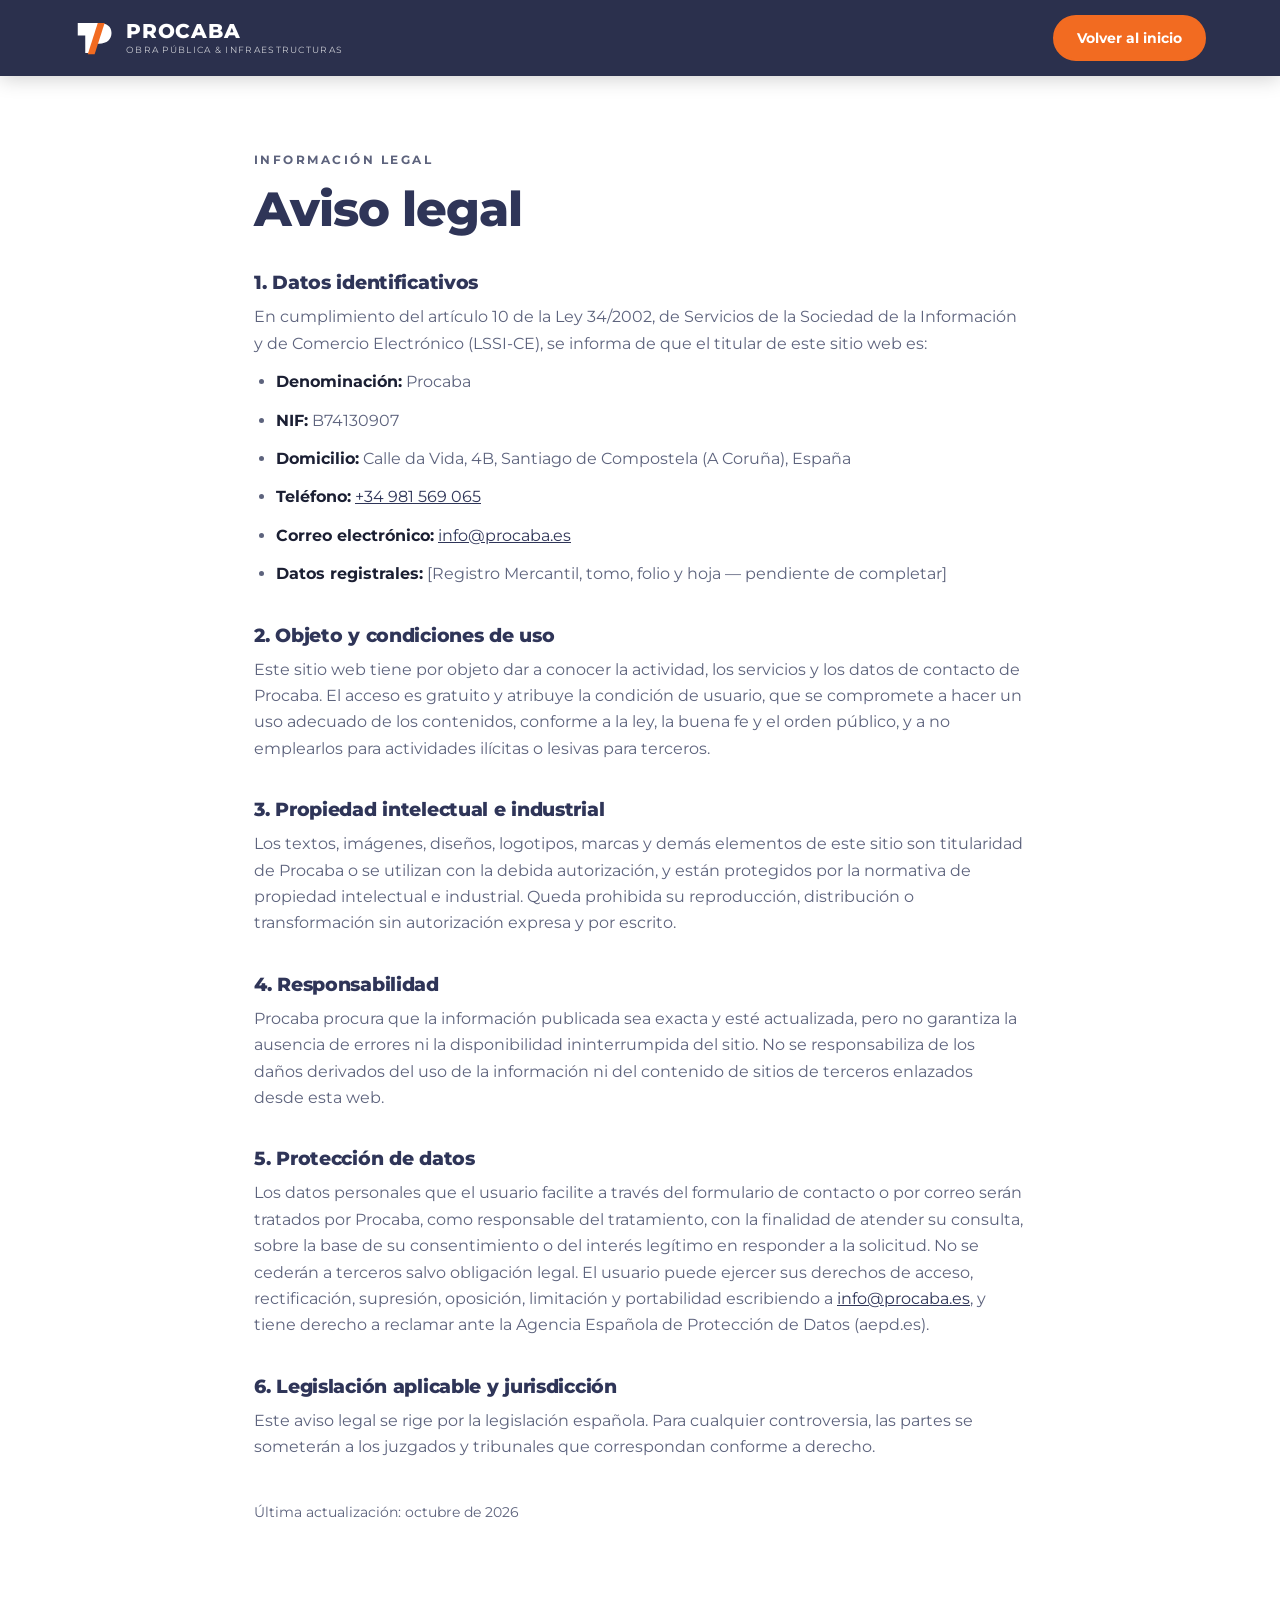
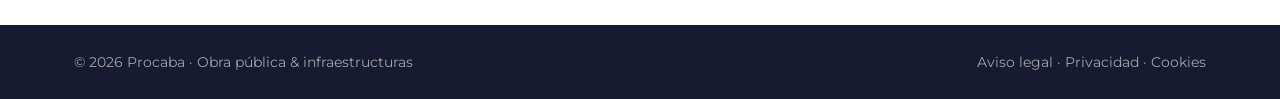
==== aviso-legal.html @ cdf570db "Add aviso legal page and company contact details Co-Authored-By: Claude Sonnet 5.5 <noreply@anthropi" ====
<!doctype html>
<html lang="es">
<head>
<meta charset="utf-8">
<meta name="viewport" content="width=device-width, initial-scale=1">
<title>Aviso legal · Procaba</title>
<meta name="robots" content="noindex">
<link rel="icon" href="assets/favicon.svg" type="image/svg+xml">
<link rel="preconnect" href="https://fonts.googleapis.com">
<link rel="preconnect" href="https://fonts.gstatic.com" crossorigin>
<link href="https://fonts.googleapis.com/css2?family=Montserrat:wght@400;500;600;700;800&display=swap" rel="stylesheet">
<link rel="stylesheet" href="styles.css">
</head>
<body class="legal-page">
<header class="nav solid">
  <div class="wrap nav-in">
    <a href="index.html" class="brand" aria-label="Procaba, inicio">
      <svg class="mark" viewBox="0 0 64 64" aria-hidden="true"><path fill="currentColor" d="M6 8h34c13 0 20 6 20 16s-7 17-20 17H30v15H18V28H6z"/><path fill="#F26B21" d="M38 8h11L33 58H22z"/></svg>
      <span class="brand-t"><b>PROCABA</b><small>Obra pública &amp; infraestructuras</small></span>
    </a>
    <a href="index.html" class="btn btn-sm">Volver al inicio</a>
  </div>
</header>

<main class="legal">
  <div class="wrap">
    <p class="eyebrow">Información legal</p>
    <h1>Aviso legal</h1>

    <h2>1. Datos identificativos</h2>
    <p>En cumplimiento del artículo 10 de la Ley 34/2002, de Servicios de la Sociedad de la Información y de Comercio Electrónico (LSSI-CE), se informa de que el titular de este sitio web es:</p>
    <ul>
      <li><strong>Denominación:</strong> Procaba</li>
      <li><strong>NIF:</strong> B74130907</li>
      <li><strong>Domicilio:</strong> Calle da Vida, 4B, Santiago de Compostela (A Coruña), España</li>
      <li><strong>Teléfono:</strong> <a href="tel:+34981569065">+34 981 569 065</a></li>
      <li><strong>Correo electrónico:</strong> <a href="mailto:info@procaba.es">info@procaba.es</a></li>
      <li><strong>Datos registrales:</strong> [Registro Mercantil, tomo, folio y hoja — pendiente de completar]</li>
    </ul>

    <h2>2. Objeto y condiciones de uso</h2>
    <p>Este sitio web tiene por objeto dar a conocer la actividad, los servicios y los datos de contacto de Procaba. El acceso es gratuito y atribuye la condición de usuario, que se compromete a hacer un uso adecuado de los contenidos, conforme a la ley, la buena fe y el orden público, y a no emplearlos para actividades ilícitas o lesivas para terceros.</p>

    <h2>3. Propiedad intelectual e industrial</h2>
    <p>Los textos, imágenes, diseños, logotipos, marcas y demás elementos de este sitio son titularidad de Procaba o se utilizan con la debida autorización, y están protegidos por la normativa de propiedad intelectual e industrial. Queda prohibida su reproducción, distribución o transformación sin autorización expresa y por escrito.</p>

    <h2>4. Responsabilidad</h2>
    <p>Procaba procura que la información publicada sea exacta y esté actualizada, pero no garantiza la ausencia de errores ni la disponibilidad ininterrumpida del sitio. No se responsabiliza de los daños derivados del uso de la información ni del contenido de sitios de terceros enlazados desde esta web.</p>

    <h2>5. Protección de datos</h2>
    <p>Los datos personales que el usuario facilite a través del formulario de contacto o por correo serán tratados por Procaba, como responsable del tratamiento, con la finalidad de atender su consulta, sobre la base de su consentimiento o del interés legítimo en responder a la solicitud. No se cederán a terceros salvo obligación legal. El usuario puede ejercer sus derechos de acceso, rectificación, supresión, oposición, limitación y portabilidad escribiendo a <a href="mailto:info@procaba.es">info@procaba.es</a>, y tiene derecho a reclamar ante la Agencia Española de Protección de Datos (aepd.es).</p>

    <h2>6. Legislación aplicable y jurisdicción</h2>
    <p>Este aviso legal se rige por la legislación española. Para cualquier controversia, las partes se someterán a los juzgados y tribunales que correspondan conforme a derecho.</p>

    <p class="legal-date">Última actualización: octubre de 2026</p>
  </div>
</main>

<footer class="foot">
  <div class="wrap foot-in">
    <span>© <span id="y"></span> Procaba · Obra pública &amp; infraestructuras</span>
    <span><a href="aviso-legal.html">Aviso legal</a> · <a href="#">Privacidad</a> · <a href="#">Cookies</a></span>
  </div>
</footer>
<script>document.getElementById('y').textContent=new Date().getFullYear()</script>
</body>
</html>
---- styles.css ----
:root{
  --navy:#2F3558; --navy-d:#232846; --orange:#F26B21; --ink:#1b1f33; --mut:#5d637d;
  --bg:#fff; --alt:#f4f5f9; --line:#e4e6ee; --r:14px; --w:1180px;
}
*{box-sizing:border-box;margin:0;padding:0}
html{scroll-behavior:smooth;scroll-padding-top:76px}
body{font-family:Montserrat,system-ui,sans-serif;color:var(--ink);background:var(--bg);line-height:1.65;-webkit-font-smoothing:antialiased}
a{color:inherit;text-decoration:none}
ul,ol{list-style:none}
.wrap{max-width:var(--w);margin:0 auto;padding:0 24px}

/* nav */
.nav{position:fixed;inset:0 0 auto;z-index:50;transition:background .3s,box-shadow .3s;color:#fff}
.nav.solid{background:rgba(35,40,70,.96);backdrop-filter:blur(8px);box-shadow:0 2px 20px rgba(0,0,0,.2)}
.nav-in{display:flex;align-items:center;justify-content:space-between;height:76px}
.brand{display:flex;align-items:center;gap:12px}
.mark{width:40px;height:40px;color:#fff}
.brand-t{display:flex;flex-direction:column;line-height:1.1}
.brand-t b{font-weight:800;font-size:1.25rem;letter-spacing:.04em}
.brand-t small{font-size:.58rem;letter-spacing:.14em;text-transform:uppercase;opacity:.75;margin-top:3px}
.menu{display:flex;align-items:center;gap:30px;font-size:.88rem;font-weight:600}
.menu a:not(.btn){opacity:.85;transition:opacity .2s}
.menu a:not(.btn):hover{opacity:1}
.burger{display:none;background:none;border:0;width:44px;height:44px;cursor:pointer}
.burger span{display:block;width:24px;height:2px;background:#fff;margin:6px auto}

/* buttons */
.btn{display:inline-block;background:var(--orange);color:#fff;font-weight:700;font-size:.95rem;padding:15px 30px;border-radius:999px;border:2px solid var(--orange);cursor:pointer;font-family:inherit;transition:transform .2s,background .2s,box-shadow .2s}
.btn:hover{transform:translateY(-2px);box-shadow:0 10px 24px rgba(242,107,33,.35);background:#ff7a30}
.btn-sm{padding:10px 22px;font-size:.85rem}
.btn-ghost{background:transparent;border-color:rgba(255,255,255,.5)}
.btn-ghost:hover{background:#fff;color:var(--navy);border-color:#fff;box-shadow:none}

/* hero */
.hero{position:relative;background:linear-gradient(160deg,var(--navy) 0%,var(--navy-d) 100%);color:#fff;padding:170px 0 0;overflow:hidden}
.hero-bg{position:absolute;inset:0;background:linear-gradient(100deg,rgba(35,40,70,.94) 0%,rgba(35,40,70,.78) 45%,rgba(35,40,70,.35) 100%),url(assets/img/hero.jpg) center 35%/cover}
.hero-bg svg{display:none}
.hero-bg svg{width:100%;height:100%}
.hero-in{position:relative;max-width:var(--w)}
.hero-in>*{max-width:720px}
.eyebrow{font-size:.78rem;font-weight:700;letter-spacing:.2em;text-transform:uppercase;color:var(--orange);margin-bottom:18px}
.eyebrow.dark{color:var(--orange)}
h1{font-size:clamp(2.2rem,5.4vw,4rem);line-height:1.1;font-weight:800;letter-spacing:-.02em}
h1 em{font-style:normal;color:var(--orange)}
.lead{font-size:1.15rem;opacity:.85;margin:26px 0 38px;max-width:560px}
.cta{display:flex;gap:14px;flex-wrap:wrap}
.stats{position:relative;display:grid;grid-template-columns:repeat(4,1fr);gap:0;margin-top:90px;background:#fff;color:var(--ink);border-radius:var(--r) var(--r) 0 0;box-shadow:0 -10px 40px rgba(0,0,0,.15)}
.stats li{padding:32px 28px;border-right:1px solid var(--line)}
.stats li:last-child{border:0}
.stats b{display:block;font-size:2.4rem;font-weight:800;color:var(--navy);line-height:1}
.stats span{font-size:.85rem;color:var(--mut);font-weight:500}

/* sections */
.sec{padding:110px 0}
.sec.alt{background:var(--alt)}
h2{font-size:clamp(1.8rem,3.4vw,2.7rem);line-height:1.2;font-weight:800;color:var(--navy);letter-spacing:-.015em}
.head{max-width:680px;margin-bottom:56px}
.split{display:grid;grid-template-columns:1fr 1.2fr;gap:70px;align-items:start}
.split p{color:var(--mut);margin-bottom:18px}
.split strong{color:var(--ink)}
.ticks{margin-top:26px;display:grid;gap:12px}
.ticks li{position:relative;padding-left:32px;font-weight:600}
.ticks li::before{content:"";position:absolute;left:0;top:5px;width:18px;height:18px;border-radius:50%;background:var(--orange) url("data:image/svg+xml,%3Csvg xmlns='http://www.w3.org/2000/svg' viewBox='0 0 24 24' fill='none' stroke='white' stroke-width='3.500'%3E%3Cpath d='M5 12l5 5 9-10'/%3E%3C/svg%3E") center/12px no-repeat}

.cards{display:grid;grid-template-columns:repeat(3,1fr);gap:24px}
.card{background:#fff;padding:36px 32px;border-radius:var(--r);border:1px solid var(--line);transition:transform .3s,box-shadow .3s,border-color .3s}
.card:hover{transform:translateY(-6px);box-shadow:0 22px 50px rgba(47,53,88,.12);border-color:transparent}
.card i{display:grid;place-items:center;width:54px;height:54px;border-radius:12px;background:var(--navy);margin-bottom:22px;transition:background .3s}
.card:hover i{background:var(--orange)}
.card svg{width:26px;height:26px;fill:none;stroke:#fff;stroke-width:1.8;stroke-linecap:round;stroke-linejoin:round}
.card h3{font-size:1.15rem;color:var(--navy);margin-bottom:10px}
.card p{color:var(--mut);font-size:.95rem}

/* works */
.works{display:grid;grid-template-columns:repeat(12,1fr);gap:24px}
.work{position:relative;border-radius:var(--r);overflow:hidden;min-height:440px;color:#fff;background:var(--navy);isolation:isolate}
.w1,.w2{grid-column:span 6}
.work img{position:absolute;inset:0;width:100%;height:100%;object-fit:cover;z-index:-1;transition:transform .6s}
.work:hover img{transform:scale(1.06)}
.work::after{content:"";position:absolute;inset:0;z-index:-1;background:linear-gradient(to top,rgba(20,24,45,.9),rgba(20,24,45,0) 60%)}
.work figcaption{position:absolute;left:0;right:0;bottom:0;padding:28px 30px}
.work span{font-size:.72rem;font-weight:700;letter-spacing:.16em;text-transform:uppercase;color:#ffd0b3}
.work h3{font-size:1.25rem;margin-top:6px;line-height:1.3}

/* dark steps */
.sec.dark{background:var(--navy-d);color:#fff}
.sec.dark h2{color:#fff}
.steps{display:grid;grid-template-columns:repeat(4,1fr);gap:28px;counter-reset:s}
.steps li{border-top:2px solid rgba(255,255,255,.18);padding-top:24px;position:relative}
.steps li::before{content:"";position:absolute;top:-2px;left:0;width:48px;height:2px;background:var(--orange)}
.steps b{font-size:2.6rem;font-weight:800;color:var(--orange);line-height:1}
.steps h3{margin:12px 0 8px;font-size:1.2rem}
.steps p{opacity:.72;font-size:.95rem}

/* offices */
.offices{display:grid;grid-template-columns:repeat(2,1fr);gap:24px}
.office{background:var(--alt);padding:40px;border-radius:var(--r);border-left:5px solid var(--orange);display:flex;flex-direction:column;gap:4px}
.tag{font-size:.72rem;font-weight:700;letter-spacing:.14em;text-transform:uppercase;color:var(--orange)}
.office h3{font-size:1.7rem;color:var(--navy);margin-top:6px}
.office p{color:var(--mut);margin-bottom:10px}
.office a{font-weight:600;color:var(--navy)}
.office a:hover{color:var(--orange)}
.office small{margin-top:12px;color:var(--mut)}

/* contact */
.cta-band{background:linear-gradient(160deg,var(--navy),var(--navy-d));color:#fff}
.cta-band h2{color:#fff;margin-bottom:16px}
.contact{display:grid;grid-template-columns:1fr 1.1fr;gap:70px;align-items:center}
.contact p:not(.eyebrow){opacity:.8}
.form{background:#fff;color:var(--ink);padding:36px;border-radius:var(--r);display:grid;gap:18px;box-shadow:0 30px 70px rgba(0,0,0,.3)}
.form label{display:grid;gap:6px;font-size:.8rem;font-weight:700;color:var(--navy)}
.form input,.form textarea{font:inherit;font-weight:400;padding:13px 15px;border:1.5px solid var(--line);border-radius:10px;background:var(--alt);color:var(--ink);transition:border-color .2s,background .2s}
.form input:focus,.form textarea:focus{outline:0;border-color:var(--orange);background:#fff}
.note{font-size:.85rem;color:var(--mut)!important;min-height:1.2em}

.foot{background:#171a30;color:rgba(255,255,255,.6);font-size:.85rem;padding:26px 0}
.foot-in{display:flex;justify-content:space-between;gap:16px;flex-wrap:wrap}
.foot a:hover{color:var(--orange)}

/* reveal */
.reveal{opacity:0;transform:translateY(24px);transition:opacity .7s,transform .7s}
.reveal.in{opacity:1;transform:none}
@media (prefers-reduced-motion:reduce){.reveal{opacity:1;transform:none;transition:none}html{scroll-behavior:auto}}

/* responsive */
@media (max-width:960px){
  .split,.contact,.offices{grid-template-columns:1fr;gap:36px}
  .cards{grid-template-columns:repeat(2,1fr)}
  .steps{grid-template-columns:repeat(2,1fr)}
  .stats{grid-template-columns:repeat(2,1fr)}
  .stats li:nth-child(2){border-right:0}
  .stats li:nth-child(-n+2){border-bottom:1px solid var(--line)}
  .w1,.w2{grid-column:span 12}
}
@media (max-width:720px){
  .burger{display:block}
  .menu{position:absolute;top:76px;left:0;right:0;background:var(--navy-d);flex-direction:column;align-items:stretch;gap:0;padding:12px 24px 24px;display:none}
  .menu.open{display:flex}
  .menu a{padding:14px 0;border-bottom:1px solid rgba(255,255,255,.1)}
  .menu .btn{margin-top:14px;text-align:center;border-bottom:2px solid var(--orange)}
  .nav{background:var(--navy-d)}
  .hero{padding-top:130px}
  .sec{padding:76px 0}
  .cards,.steps{grid-template-columns:1fr}
  .stats{margin-top:60px}
  .stats li{padding:24px 18px}
  .stats b{font-size:1.9rem}
  .form{padding:24px}
}

/* legal page */
.legal{padding:150px 0 90px}
.legal .wrap{max-width:820px}
.legal h1{font-size:clamp(2rem,4vw,3rem);color:var(--navy);margin-bottom:24px}
.legal h2{font-size:1.2rem;margin:36px 0 10px}
.legal p,.legal li{color:var(--mut);margin-bottom:12px}
.legal ul{list-style:disc;padding-left:22px}
.legal li strong{color:var(--ink)}
.legal a{color:var(--navy);text-decoration:underline}
.legal-date{margin-top:40px;font-size:.85rem}
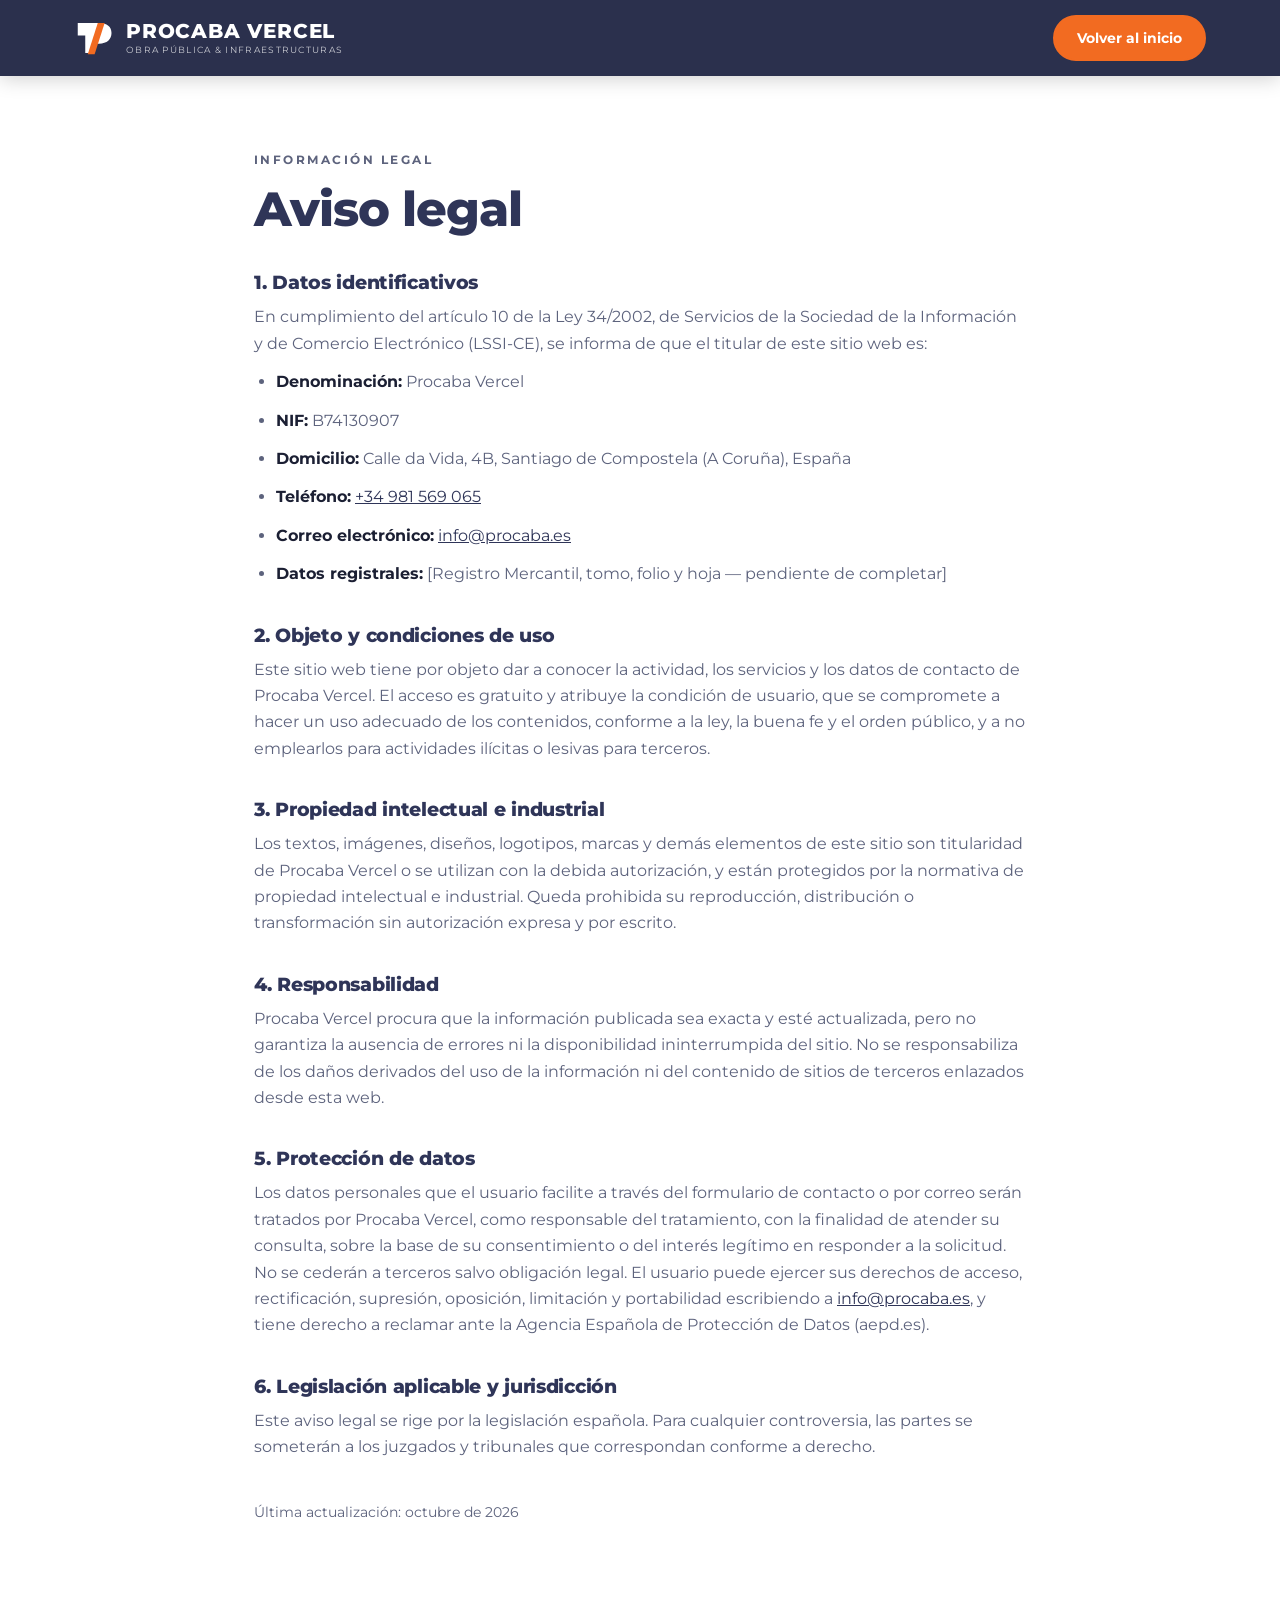
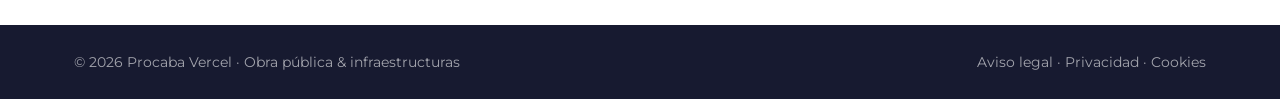
==== commit 3b1e91ea: "Rename company to Procaba Vercel Co-Authored-By: Claude Sonnet 5.5 <noreply@anthropic.com> Claude-Se" ====
--- a/aviso-legal.html
+++ b/aviso-legal.html
@@ -3,7 +3,7 @@
 <head>
 <meta charset="utf-8">
 <meta name="viewport" content="width=device-width, initial-scale=1">
-<title>Aviso legal · Procaba</title>
+<title>Aviso legal · Procaba Vercel</title>
 <meta name="robots" content="noindex">
 <link rel="icon" href="assets/favicon.svg" type="image/svg+xml">
 <link rel="preconnect" href="https://fonts.googleapis.com">
@@ -14,9 +14,9 @@
 <body class="legal-page">
 <header class="nav solid">
   <div class="wrap nav-in">
-    <a href="index.html" class="brand" aria-label="Procaba, inicio">
+    <a href="index.html" class="brand" aria-label="Procaba Vercel, inicio">
       <svg class="mark" viewBox="0 0 64 64" aria-hidden="true"><path fill="currentColor" d="M6 8h34c13 0 20 6 20 16s-7 17-20 17H30v15H18V28H6z"/><path fill="#F26B21" d="M38 8h11L33 58H22z"/></svg>
-      <span class="brand-t"><b>PROCABA</b><small>Obra pública &amp; infraestructuras</small></span>
+      <span class="brand-t"><b>PROCABA VERCEL</b><small>Obra pública &amp; infraestructuras</small></span>
     </a>
     <a href="index.html" class="btn btn-sm">Volver al inicio</a>
   </div>
@@ -30,7 +30,7 @@
     <h2>1. Datos identificativos</h2>
     <p>En cumplimiento del artículo 10 de la Ley 34/2002, de Servicios de la Sociedad de la Información y de Comercio Electrónico (LSSI-CE), se informa de que el titular de este sitio web es:</p>
     <ul>
-      <li><strong>Denominación:</strong> Procaba</li>
+      <li><strong>Denominación:</strong> Procaba Vercel</li>
       <li><strong>NIF:</strong> B74130907</li>
       <li><strong>Domicilio:</strong> Calle da Vida, 4B, Santiago de Compostela (A Coruña), España</li>
       <li><strong>Teléfono:</strong> <a href="tel:+34981569065">+34 981 569 065</a></li>
@@ -39,16 +39,16 @@
     </ul>
 
     <h2>2. Objeto y condiciones de uso</h2>
-    <p>Este sitio web tiene por objeto dar a conocer la actividad, los servicios y los datos de contacto de Procaba. El acceso es gratuito y atribuye la condición de usuario, que se compromete a hacer un uso adecuado de los contenidos, conforme a la ley, la buena fe y el orden público, y a no emplearlos para actividades ilícitas o lesivas para terceros.</p>
+    <p>Este sitio web tiene por objeto dar a conocer la actividad, los servicios y los datos de contacto de Procaba Vercel. El acceso es gratuito y atribuye la condición de usuario, que se compromete a hacer un uso adecuado de los contenidos, conforme a la ley, la buena fe y el orden público, y a no emplearlos para actividades ilícitas o lesivas para terceros.</p>
 
     <h2>3. Propiedad intelectual e industrial</h2>
-    <p>Los textos, imágenes, diseños, logotipos, marcas y demás elementos de este sitio son titularidad de Procaba o se utilizan con la debida autorización, y están protegidos por la normativa de propiedad intelectual e industrial. Queda prohibida su reproducción, distribución o transformación sin autorización expresa y por escrito.</p>
+    <p>Los textos, imágenes, diseños, logotipos, marcas y demás elementos de este sitio son titularidad de Procaba Vercel o se utilizan con la debida autorización, y están protegidos por la normativa de propiedad intelectual e industrial. Queda prohibida su reproducción, distribución o transformación sin autorización expresa y por escrito.</p>
 
     <h2>4. Responsabilidad</h2>
-    <p>Procaba procura que la información publicada sea exacta y esté actualizada, pero no garantiza la ausencia de errores ni la disponibilidad ininterrumpida del sitio. No se responsabiliza de los daños derivados del uso de la información ni del contenido de sitios de terceros enlazados desde esta web.</p>
+    <p>Procaba Vercel procura que la información publicada sea exacta y esté actualizada, pero no garantiza la ausencia de errores ni la disponibilidad ininterrumpida del sitio. No se responsabiliza de los daños derivados del uso de la información ni del contenido de sitios de terceros enlazados desde esta web.</p>
 
     <h2>5. Protección de datos</h2>
-    <p>Los datos personales que el usuario facilite a través del formulario de contacto o por correo serán tratados por Procaba, como responsable del tratamiento, con la finalidad de atender su consulta, sobre la base de su consentimiento o del interés legítimo en responder a la solicitud. No se cederán a terceros salvo obligación legal. El usuario puede ejercer sus derechos de acceso, rectificación, supresión, oposición, limitación y portabilidad escribiendo a <a href="mailto:info@procaba.es">info@procaba.es</a>, y tiene derecho a reclamar ante la Agencia Española de Protección de Datos (aepd.es).</p>
+    <p>Los datos personales que el usuario facilite a través del formulario de contacto o por correo serán tratados por Procaba Vercel, como responsable del tratamiento, con la finalidad de atender su consulta, sobre la base de su consentimiento o del interés legítimo en responder a la solicitud. No se cederán a terceros salvo obligación legal. El usuario puede ejercer sus derechos de acceso, rectificación, supresión, oposición, limitación y portabilidad escribiendo a <a href="mailto:info@procaba.es">info@procaba.es</a>, y tiene derecho a reclamar ante la Agencia Española de Protección de Datos (aepd.es).</p>
 
     <h2>6. Legislación aplicable y jurisdicción</h2>
     <p>Este aviso legal se rige por la legislación española. Para cualquier controversia, las partes se someterán a los juzgados y tribunales que correspondan conforme a derecho.</p>
@@ -59,7 +59,7 @@
 
 <footer class="foot">
   <div class="wrap foot-in">
-    <span>© <span id="y"></span> Procaba · Obra pública &amp; infraestructuras</span>
+    <span>© <span id="y"></span> Procaba Vercel · Obra pública &amp; infraestructuras</span>
     <span><a href="aviso-legal.html">Aviso legal</a> · <a href="#">Privacidad</a> · <a href="#">Cookies</a></span>
   </div>
 </footer>
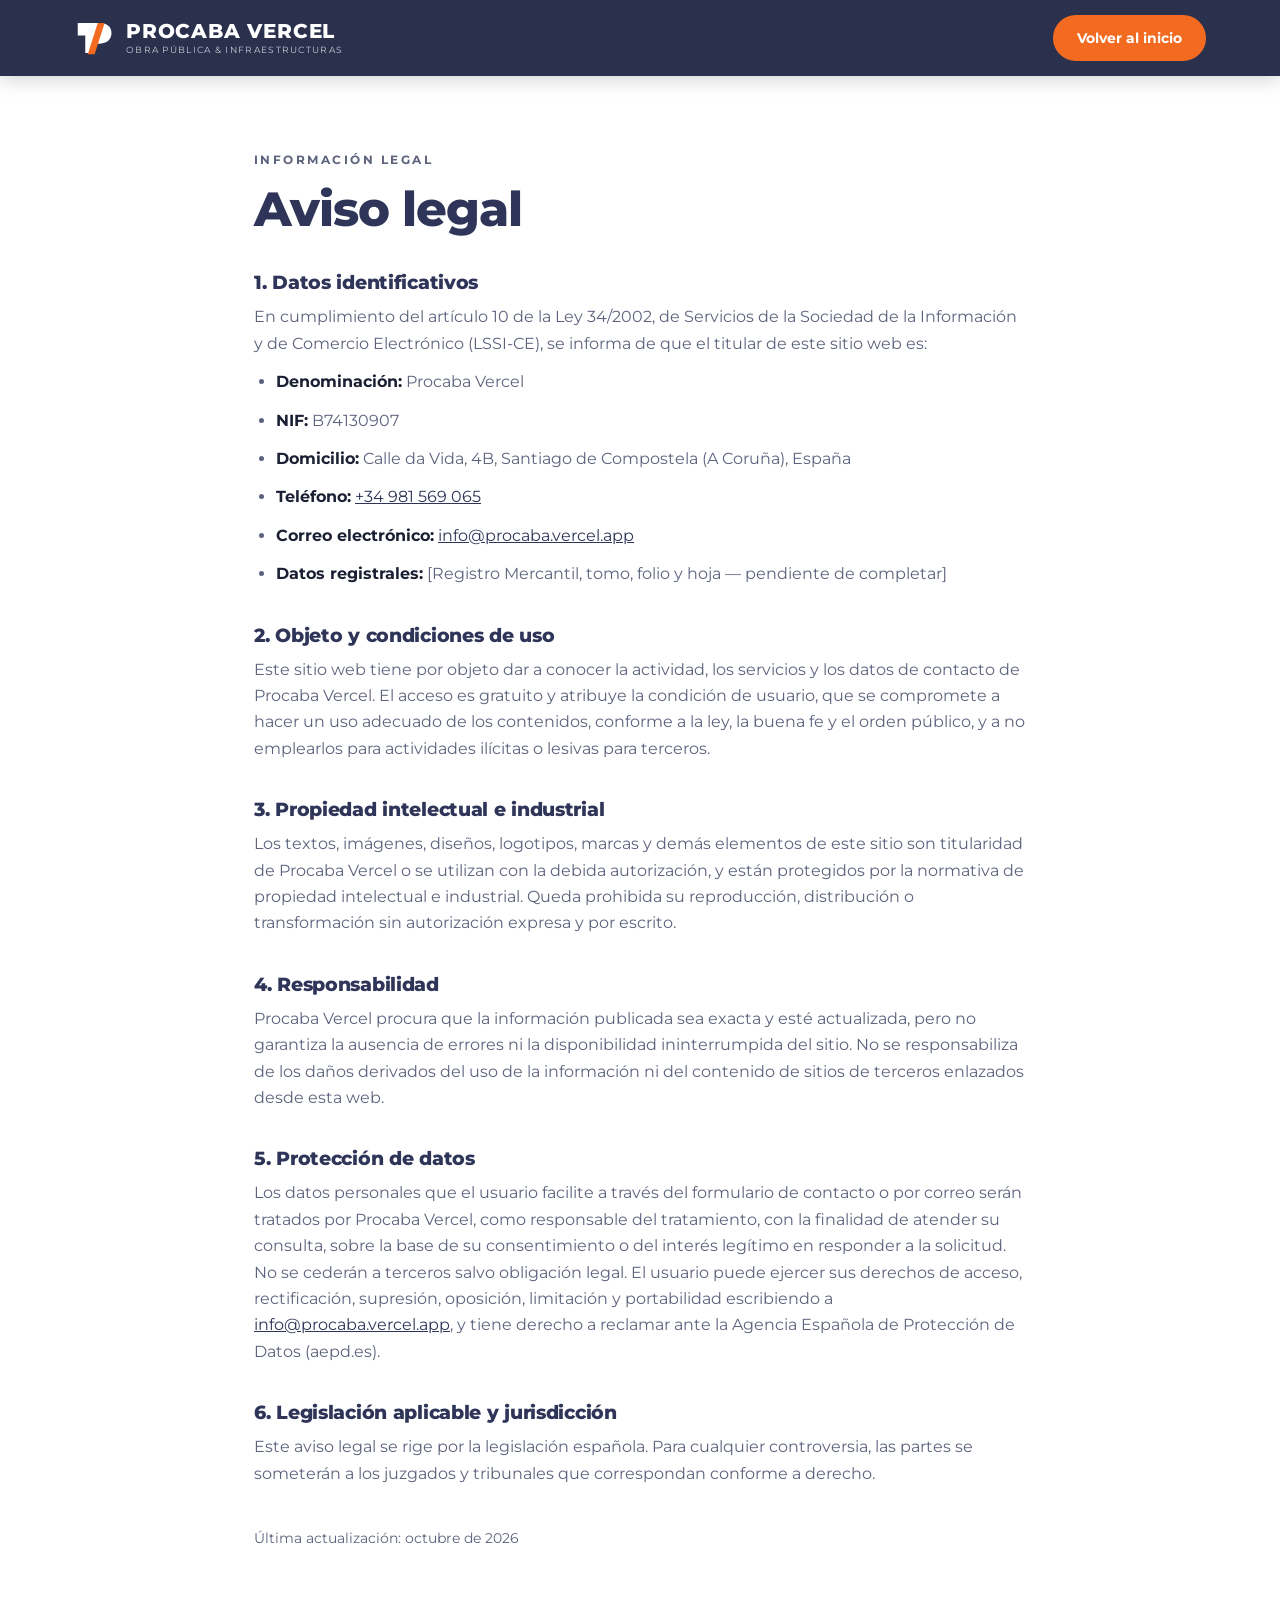
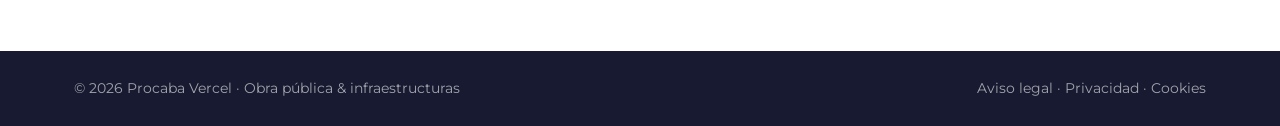
==== commit 30819ebf: "Single office at Calle da Vida, remove Lugo delegation, update email Co-Authored-By: Claude Sonnet 5" ====
--- a/aviso-legal.html
+++ b/aviso-legal.html
@@ -34,7 +34,7 @@
       <li><strong>NIF:</strong> B74130907</li>
       <li><strong>Domicilio:</strong> Calle da Vida, 4B, Santiago de Compostela (A Coruña), España</li>
       <li><strong>Teléfono:</strong> <a href="tel:+34981569065">+34 981 569 065</a></li>
-      <li><strong>Correo electrónico:</strong> <a href="mailto:info@procaba.es">info@procaba.es</a></li>
+      <li><strong>Correo electrónico:</strong> <a href="mailto:info@procaba.vercel.app">info@procaba.vercel.app</a></li>
       <li><strong>Datos registrales:</strong> [Registro Mercantil, tomo, folio y hoja — pendiente de completar]</li>
     </ul>
 
@@ -48,7 +48,7 @@
     <p>Procaba Vercel procura que la información publicada sea exacta y esté actualizada, pero no garantiza la ausencia de errores ni la disponibilidad ininterrumpida del sitio. No se responsabiliza de los daños derivados del uso de la información ni del contenido de sitios de terceros enlazados desde esta web.</p>
 
     <h2>5. Protección de datos</h2>
-    <p>Los datos personales que el usuario facilite a través del formulario de contacto o por correo serán tratados por Procaba Vercel, como responsable del tratamiento, con la finalidad de atender su consulta, sobre la base de su consentimiento o del interés legítimo en responder a la solicitud. No se cederán a terceros salvo obligación legal. El usuario puede ejercer sus derechos de acceso, rectificación, supresión, oposición, limitación y portabilidad escribiendo a <a href="mailto:info@procaba.es">info@procaba.es</a>, y tiene derecho a reclamar ante la Agencia Española de Protección de Datos (aepd.es).</p>
+    <p>Los datos personales que el usuario facilite a través del formulario de contacto o por correo serán tratados por Procaba Vercel, como responsable del tratamiento, con la finalidad de atender su consulta, sobre la base de su consentimiento o del interés legítimo en responder a la solicitud. No se cederán a terceros salvo obligación legal. El usuario puede ejercer sus derechos de acceso, rectificación, supresión, oposición, limitación y portabilidad escribiendo a <a href="mailto:info@procaba.vercel.app">info@procaba.vercel.app</a>, y tiene derecho a reclamar ante la Agencia Española de Protección de Datos (aepd.es).</p>
 
     <h2>6. Legislación aplicable y jurisdicción</h2>
     <p>Este aviso legal se rige por la legislación española. Para cualquier controversia, las partes se someterán a los juzgados y tribunales que correspondan conforme a derecho.</p>
--- a/styles.css
+++ b/styles.css
@@ -158,3 +158,5 @@
 .legal li strong{color:var(--ink)}
 .legal a{color:var(--navy);text-decoration:underline}
 .legal-date{margin-top:40px;font-size:.85rem}
+
+.offices.one{grid-template-columns:1fr}
